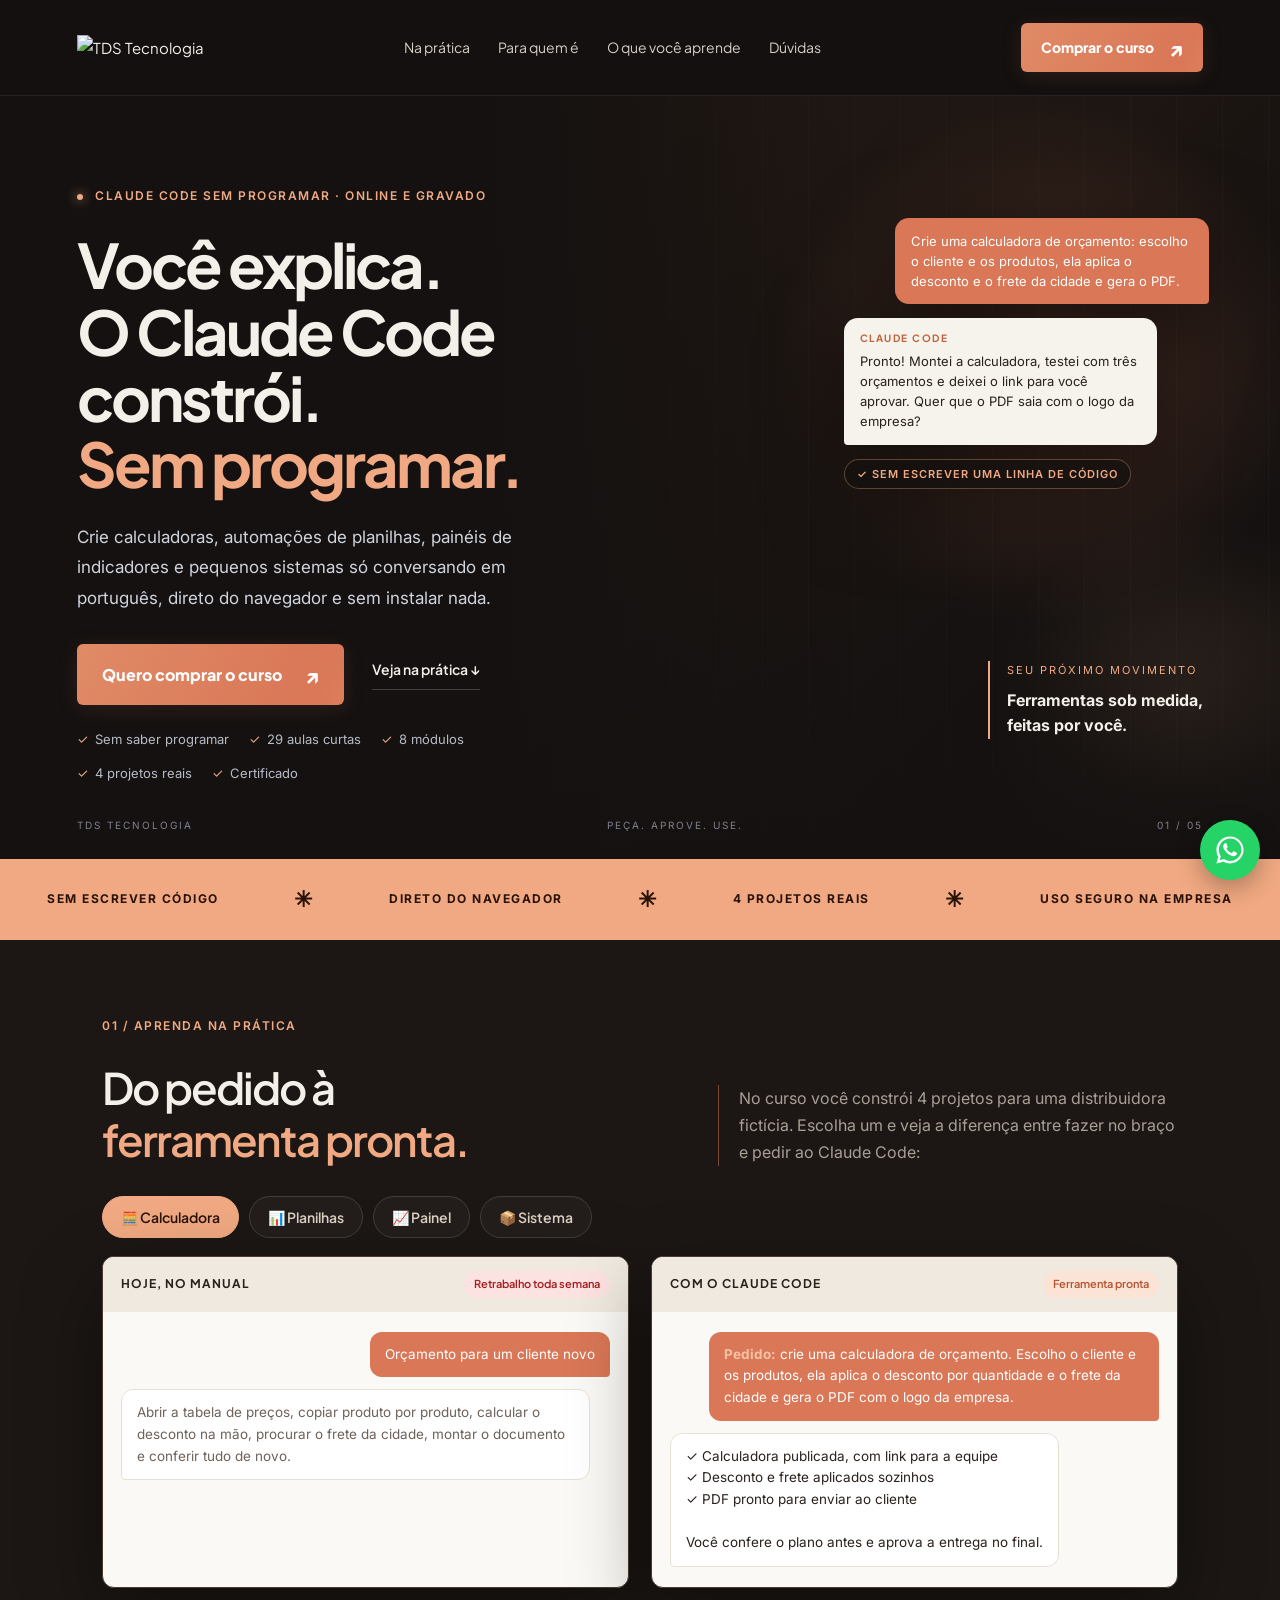
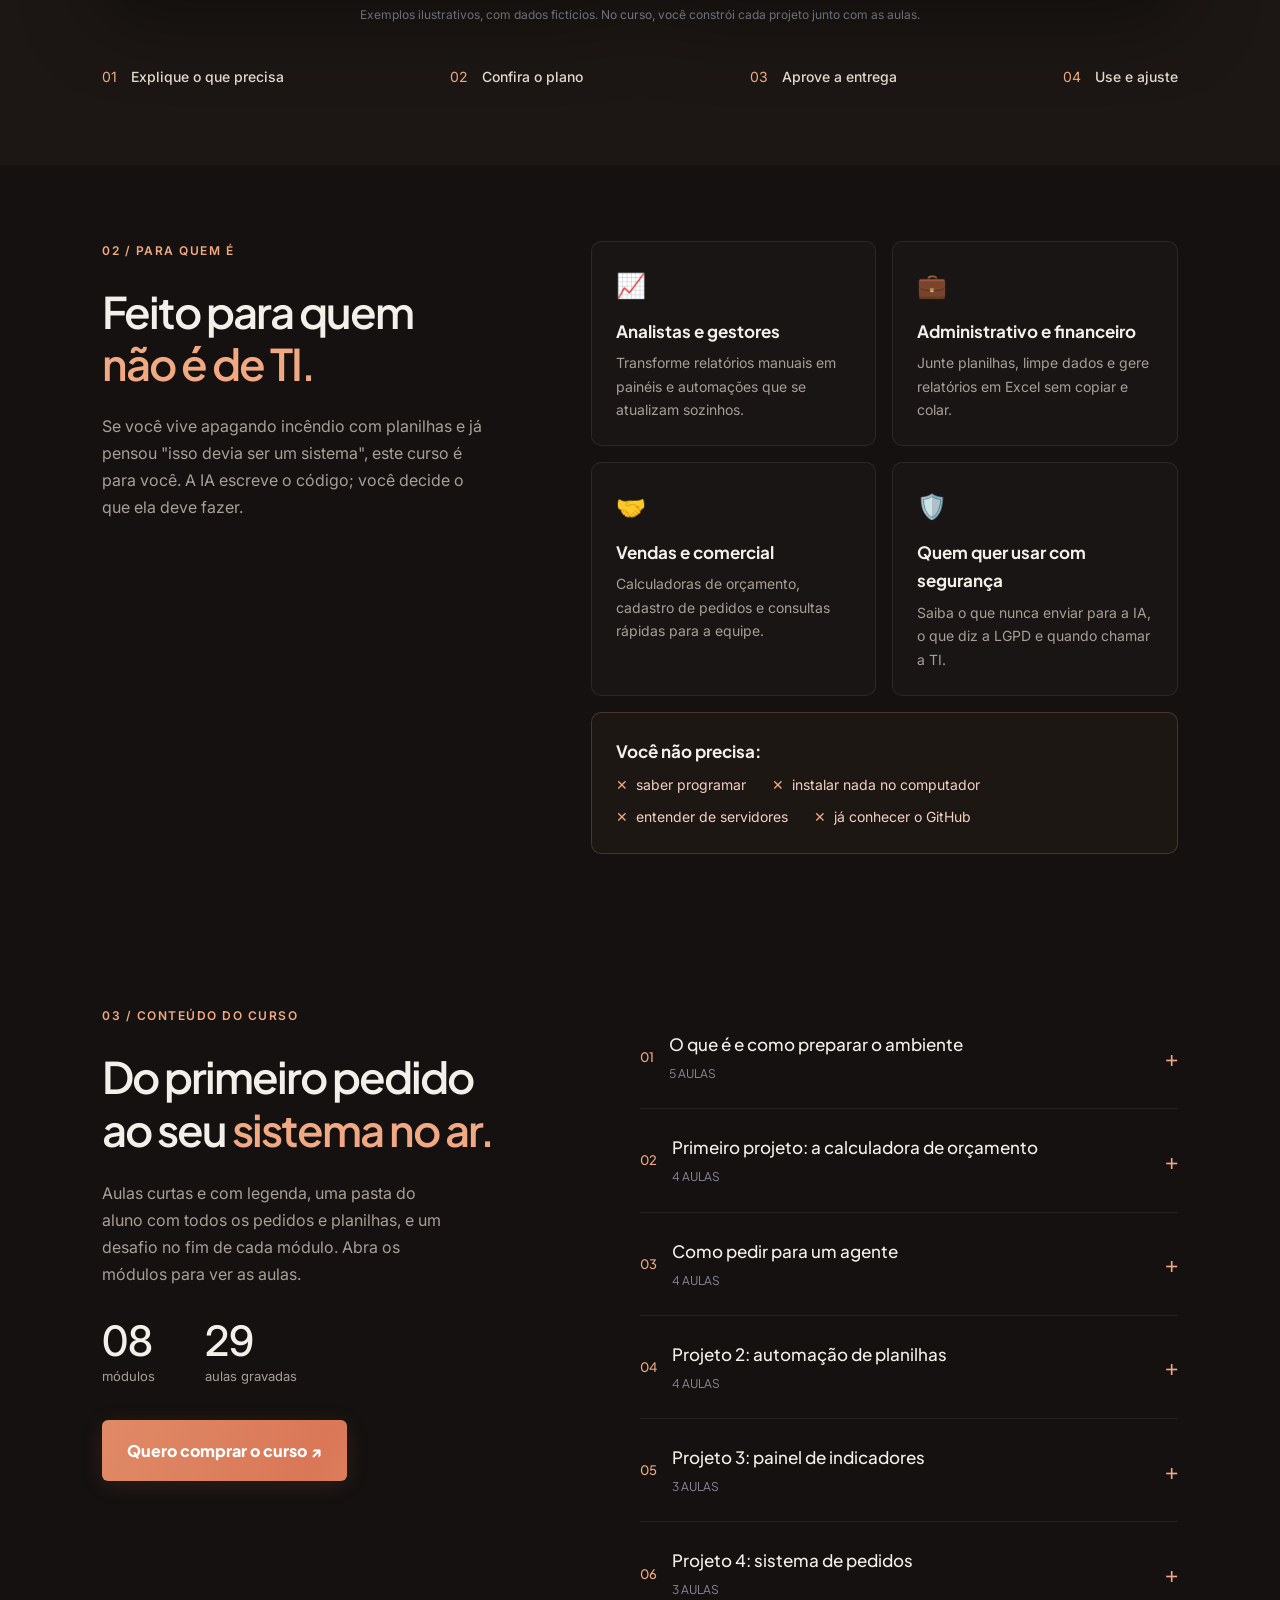
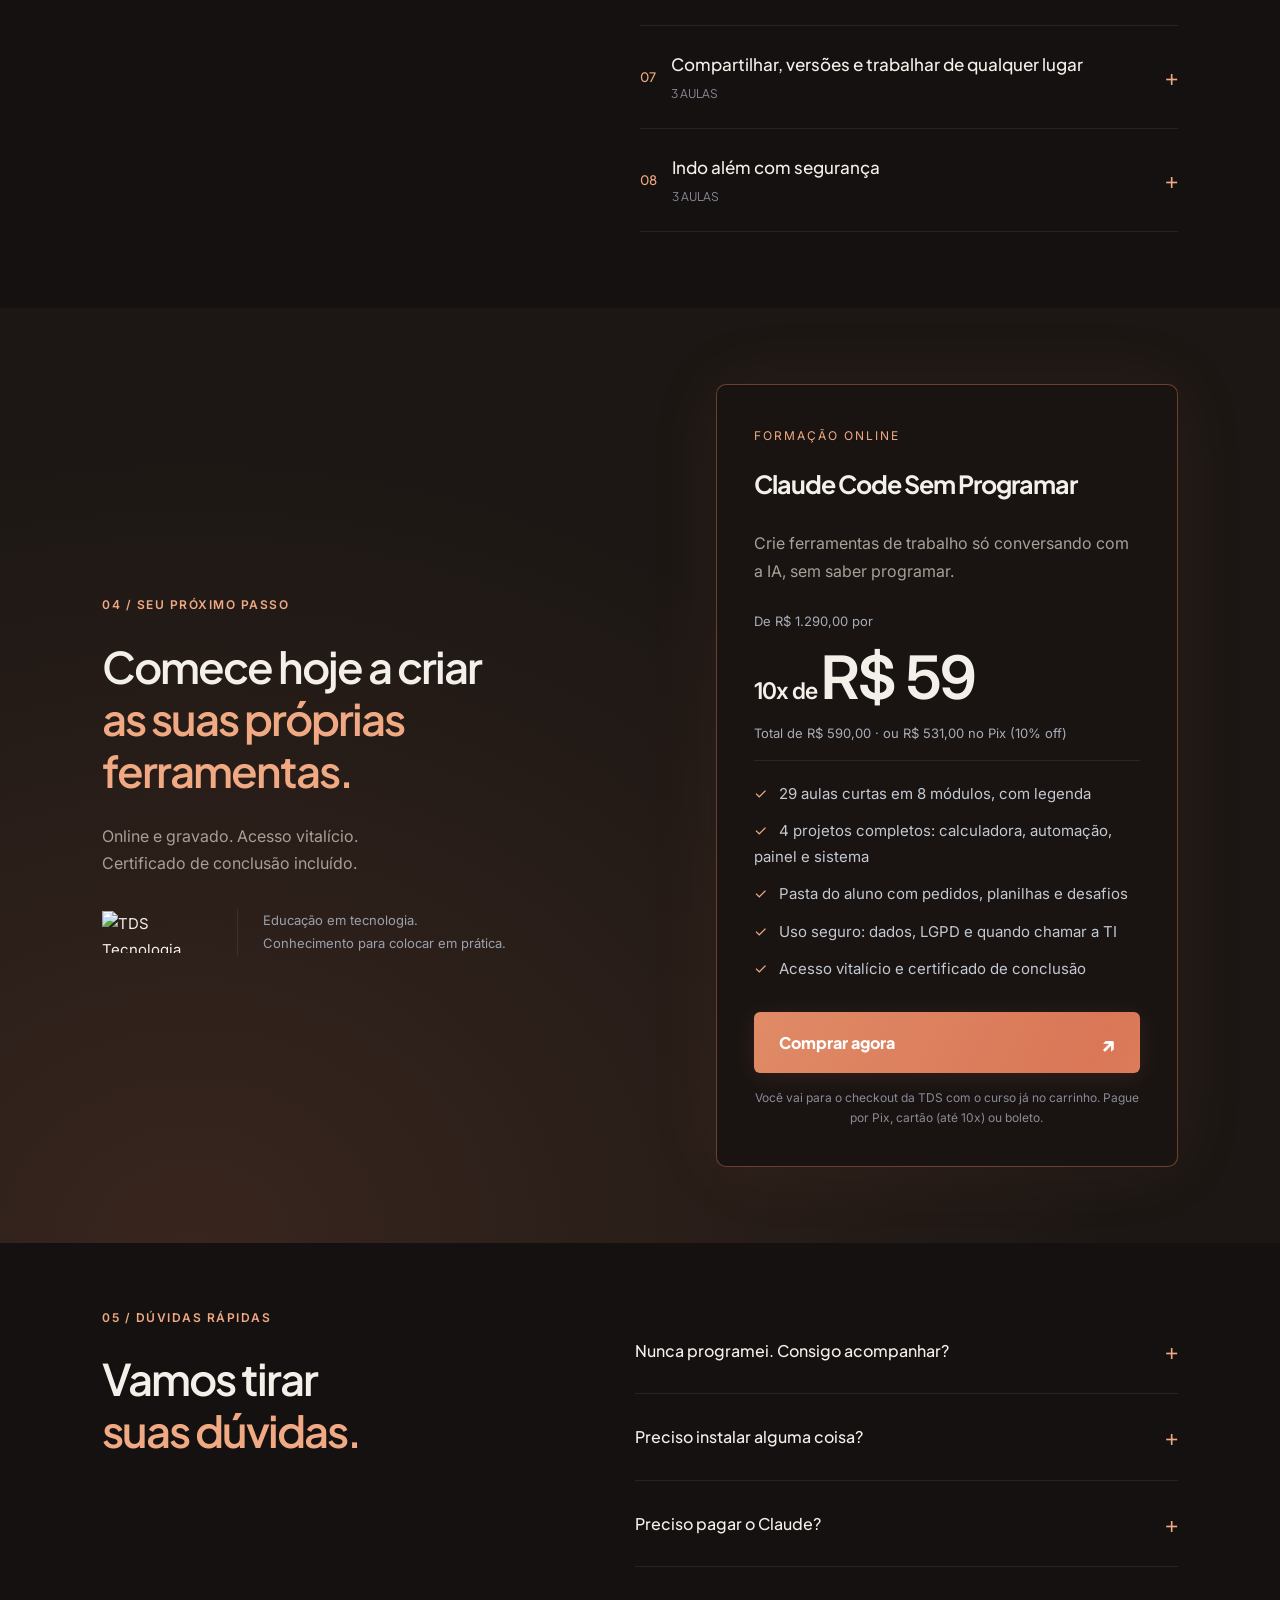
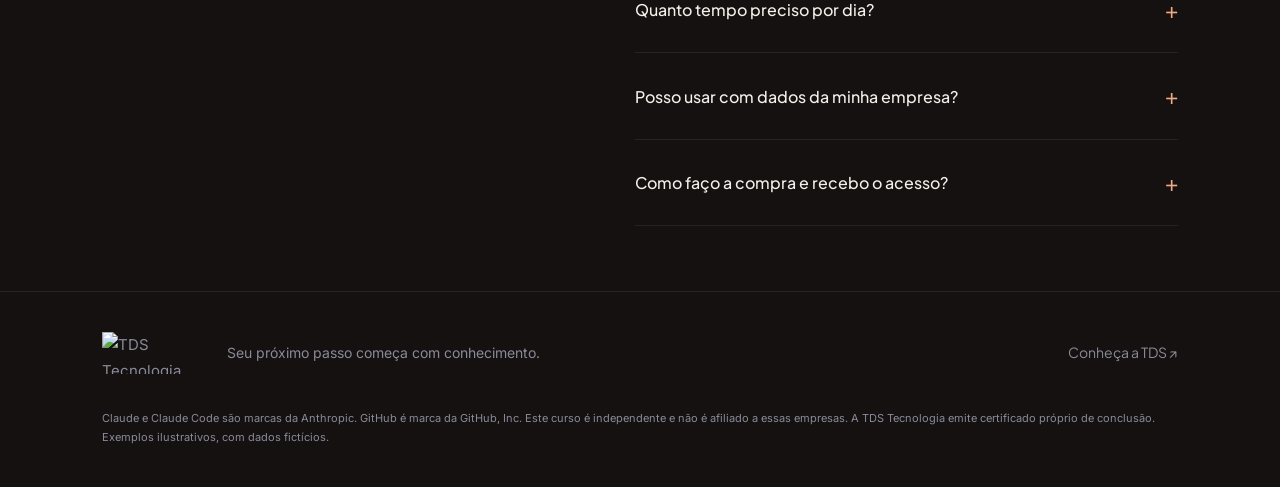
==== src/TdsTecnologia2027.Web/wwwroot/curso/claude-code-sem-programar/index.html @ 52c745b2 "feat(hotsite): hotsite do curso Claude Code Sem Programar Nova página em /curso/claude-code-sem-prog" ====
<!doctype html>
<html lang="pt-BR">
<head>
<!-- Google Tag Manager -->
<script>(function(w,d,s,l,i){w[l]=w[l]||[];w[l].push({'gtm.start':
new Date().getTime(),event:'gtm.js'});var f=d.getElementsByTagName(s)[0],
j=d.createElement(s),dl=l!='dataLayer'?'&l='+l:'';j.async=true;j.src=
'https://www.googletagmanager.com/gtm.js?id='+i+dl;f.parentNode.insertBefore(j,f);
})(window,document,'script','dataLayer','GTM-55XMGSDF');</script>
<!-- End Google Tag Manager -->
<meta charset="utf-8">
<meta name="viewport" content="width=device-width,initial-scale=1">
<title>Claude Code Sem Programar | TDS Tecnologia</title>
<meta name="description" content="Curso online: crie calculadoras, automações de planilhas, painéis e pequenos sistemas só conversando com o Claude Code, direto do navegador e sem saber programar. 29 aulas curtas, 4 projetos reais e certificado.">
<meta property="og:title" content="Claude Code Sem Programar — TDS Tecnologia">
<meta property="og:description" content="Você explica, o Claude Code constrói. 29 aulas curtas, 8 módulos, 4 projetos reais, certificado e acesso vitalício.">
<meta property="og:type" content="website">
<link rel="icon" type="image/png" href="/favicon-32.png?v=2">
<link rel="preconnect" href="https://fonts.googleapis.com">
<link href="https://fonts.googleapis.com/css2?family=Inter:wght@400;500;600&family=Plus+Jakarta+Sans:wght@400;500;600;700;800&display=swap" rel="stylesheet">
<link rel="stylesheet" href="style.css">
</head>
<body>
<!-- Google Tag Manager (noscript) -->
<noscript><iframe src="https://www.googletagmanager.com/ns.html?id=GTM-55XMGSDF"
height="0" width="0" style="display:none;visibility:hidden"></iframe></noscript>
<!-- End Google Tag Manager (noscript) -->
<header>
  <a href="/" aria-label="TDS início"><img src="/images/logo-dark.png" alt="TDS Tecnologia" width="100"></a>
  <nav><a href="#projeto">Na prática</a><a href="#para-quem">Para quem é</a><a href="#trilha">O que você aprende</a><a href="#duvidas">Dúvidas</a></nav>
  <a class="tds-btn small tds-purchase" href="/comprar/claude-code-sem-programar">Comprar o curso <span>↗</span></a>
</header>

<main>
<section class="tds-hero">
  <div class="hero-photo" role="img" aria-label="Ilustração de um pedido ao Claude Code e da ferramenta entregue">
    <div class="hero-chat" aria-hidden="true">
      <div class="b me">Crie uma calculadora de orçamento: escolho o cliente e os produtos, ela aplica o desconto e o frete da cidade e gera o PDF.</div>
      <div class="b ai"><b>CLAUDE CODE</b>Pronto! Montei a calculadora, testei com três orçamentos e deixei o link para você aprovar. Quer que o PDF saia com o logo da empresa?</div>
      <div class="tag">✓ SEM ESCREVER UMA LINHA DE CÓDIGO</div>
    </div>
  </div>
  <div class="hero-content">
    <div class="eyebrow"><i></i> CLAUDE CODE SEM PROGRAMAR · ONLINE E GRAVADO</div>
    <h1>Você explica.<br>O Claude Code constrói.<br><em>Sem programar.</em></h1>
    <p>Crie calculadoras, automações de planilhas, painéis de indicadores e pequenos sistemas só conversando em português, direto do navegador e sem instalar nada.</p>
    <div class="hero-actions">
      <a class="tds-btn" href="#matricula">Quero comprar o curso <span>↗</span></a>
      <a class="text-link" href="#projeto">Veja na prática <span>↓</span></a>
    </div>
    <div class="hero-meta"><span>Sem saber programar</span><span>29 aulas curtas</span><span>8 módulos</span><span>4 projetos reais</span><span>Certificado</span></div>
  </div>
  <div class="photo-note"><span>SEU PRÓXIMO MOVIMENTO</span><strong>Ferramentas sob medida,<br>feitas por você.</strong></div>
  <div class="hero-bottom"><span>TDS TECNOLOGIA</span><span>PEÇA. APROVE. USE.</span><span>01 / 05</span></div>
</section>

<div class="tds-ribbon"><span>SEM ESCREVER CÓDIGO</span><b>✳</b><span>DIRETO DO NAVEGADOR</span><b>✳</b><span>4 PROJETOS REAIS</span><b>✳</b><span>USO SEGURO NA EMPRESA</span></div>

<section class="tds-section project" id="projeto">
  <div class="project-head">
    <div><div class="eyebrow">01 / APRENDA NA PRÁTICA</div><h2>Do pedido à<br><em>ferramenta pronta.</em></h2></div>
    <p>No curso você constrói 4 projetos para uma distribuidora fictícia. Escolha um e veja a diferença entre fazer no braço e pedir ao Claude Code:</p>
  </div>
  <div class="tasks" role="group" aria-label="Escolha um projeto">
    <button data-task="0" class="selected" aria-pressed="true">🧮 Calculadora</button>
    <button data-task="1" aria-pressed="false">📊 Planilhas</button>
    <button data-task="2" aria-pressed="false">📈 Painel</button>
    <button data-task="3" aria-pressed="false">📦 Sistema</button>
  </div>
  <div class="chat-demo">
    <div class="chat-card bad">
      <div class="chat-head">HOJE, NO MANUAL <span>Retrabalho toda semana</span></div>
      <div class="chat-body"><div class="me" id="bad-ask"></div><div class="ai" id="bad-answer"></div></div>
    </div>
    <div class="chat-card good">
      <div class="chat-head">COM O CLAUDE CODE <span>Ferramenta pronta</span></div>
      <div class="chat-body"><div class="me" id="good-ask"></div><div class="ai" id="good-answer"></div></div>
    </div>
  </div>
  <p class="demo-note">Exemplos ilustrativos, com dados fictícios. No curso, você constrói cada projeto junto com as aulas.</p>
  <div class="project-results"><span>01 <b>Explique o que precisa</b></span><span>02 <b>Confira o plano</b></span><span>03 <b>Aprove a entrega</b></span><span>04 <b>Use e ajuste</b></span></div>
</section>

<section class="tds-section audience" id="para-quem">
  <div class="audience-intro">
    <div class="eyebrow">02 / PARA QUEM É</div>
    <h2>Feito para quem<br><em>não é de TI.</em></h2>
    <p>Se você vive apagando incêndio com planilhas e já pensou "isso devia ser um sistema", este curso é para você. A IA escreve o código; você decide o que ela deve fazer.</p>
  </div>
  <div class="cards">
    <div><i>📈</i><h3>Analistas e gestores</h3><p>Transforme relatórios manuais em painéis e automações que se atualizam sozinhos.</p></div>
    <div><i>💼</i><h3>Administrativo e financeiro</h3><p>Junte planilhas, limpe dados e gere relatórios em Excel sem copiar e colar.</p></div>
    <div><i>🤝</i><h3>Vendas e comercial</h3><p>Calculadoras de orçamento, cadastro de pedidos e consultas rápidas para a equipe.</p></div>
    <div><i>🛡️</i><h3>Quem quer usar com segurança</h3><p>Saiba o que nunca enviar para a IA, o que diz a LGPD e quando chamar a TI.</p></div>
    <div class="no"><h3>Você não precisa:</h3><ul><li>saber programar</li><li>instalar nada no computador</li><li>entender de servidores</li><li>já conhecer o GitHub</li></ul></div>
  </div>
</section>

<section class="tds-section curriculum" id="trilha">
  <div class="curriculum-intro">
    <div class="eyebrow">03 / CONTEÚDO DO CURSO</div>
    <h2>Do primeiro pedido<br>ao seu <em>sistema no ar.</em></h2>
    <p>Aulas curtas e com legenda, uma pasta do aluno com todos os pedidos e planilhas, e um desafio no fim de cada módulo. Abra os módulos para ver as aulas.</p>
    <div class="course-count"><strong>08<small>módulos</small></strong><strong>29<small>aulas gravadas</small></strong></div>
    <a class="tds-btn" href="#matricula">Quero comprar o curso ↗</a>
  </div>
  <div class="modules" id="modules"></div>
</section>

<section class="tds-section offer" id="matricula">
  <div>
    <div class="eyebrow">04 / SEU PRÓXIMO PASSO</div>
    <h2>Comece hoje a criar<br><em>as suas próprias ferramentas.</em></h2>
    <p>Online e gravado. Acesso vitalício.<br>Certificado de conclusão incluído.</p>
    <div class="offer-brand"><img src="/images/logo-dark.png" alt="TDS Tecnologia" width="110"><span>Educação em tecnologia.<br>Conhecimento para colocar em prática.</span></div>
  </div>
  <div class="price-card">
    <span class="price-label">FORMAÇÃO ONLINE</span>
    <h3>Claude Code Sem Programar</h3>
    <p>Crie ferramentas de trabalho só conversando com a IA, sem saber programar.</p>
    <div class="price"><small>De R$ 1.290,00 por</small><strong><span>10x de </span>R$ 59</strong><small>Total de R$ 590,00 · ou R$ 531,00 no Pix (10% off)</small></div>
    <ul>
      <li>29 aulas curtas em 8 módulos, com legenda</li>
      <li>4 projetos completos: calculadora, automação, painel e sistema</li>
      <li>Pasta do aluno com pedidos, planilhas e desafios</li>
      <li>Uso seguro: dados, LGPD e quando chamar a TI</li>
      <li>Acesso vitalício e certificado de conclusão</li>
    </ul>
    <a class="tds-btn tds-purchase" href="/comprar/claude-code-sem-programar">Comprar agora <span>↗</span></a>
    <small class="price-note">Você vai para o checkout da TDS com o curso já no carrinho. Pague por Pix, cartão (até 10x) ou boleto.</small>
  </div>
</section>

<section class="tds-section faq" id="duvidas">
  <div><div class="eyebrow">05 / DÚVIDAS RÁPIDAS</div><h2>Vamos tirar<br><em>suas dúvidas.</em></h2></div>
  <div>
    <details><summary>Nunca programei. Consigo acompanhar?</summary><p>Sim. O curso é feito para quem não é de tecnologia: você explica em português o que precisa, confere o plano e aprova o resultado. Se você usa e-mail e navegador, já consegue acompanhar.</p></details>
    <details><summary>Preciso instalar alguma coisa?</summary><p>Não. Tudo é feito no navegador, com o Claude Code na web e uma conta gratuita no GitHub para guardar os seus projetos.</p></details>
    <details><summary>Preciso pagar o Claude?</summary><p>Sim. O Claude Code exige uma conta do Claude em um plano pago. Na aula "Planos e custos" você vê as opções e qual delas atende ao curso. O GitHub usado no curso é gratuito.</p></details>
    <details><summary>Quanto tempo preciso por dia?</summary><p>As aulas têm de 1 a 3 minutos. Dá para assistir uma aula, repetir o pedido com a pasta do aluno e ver o resultado no mesmo dia.</p></details>
    <details><summary>Posso usar com dados da minha empresa?</summary><p>O último módulo trata disso: o que nunca enviar para a IA, os cuidados com a LGPD e os sinais de que é hora de chamar a TI.</p></details>
    <details><summary>Como faço a compra e recebo o acesso?</summary><p>Clique em <strong>Comprar agora</strong>: o curso vai para o carrinho e você paga por Pix, cartão (até 10x sem juros) ou boleto. Use no checkout o e-mail onde deseja receber o acesso; a liberação é automática após a confirmação do pagamento.</p></details>
  </div>
</section>
</main>

<footer>
  <img src="/images/logo-dark.png" alt="TDS Tecnologia" width="90">
  <p>Seu próximo passo começa com conhecimento.</p>
  <a href="/" target="_blank" rel="noopener">Conheça a TDS ↗</a>
  <small>Claude e Claude Code são marcas da Anthropic. GitHub é marca da GitHub, Inc. Este curso é independente e não é afiliado a essas empresas. A TDS Tecnologia emite certificado próprio de conclusão.<br>Exemplos ilustrativos, com dados fictícios.</small>
</footer>

<div class="mobile-cta"><span>Claude Code Sem Programar<strong>10x de R$ 59</strong></span><a class="tds-btn small tds-purchase" href="/comprar/claude-code-sem-programar">Comprar ↗</a></div>

<script src="config.js"></script>
<script src="script.js"></script>

<!-- Botão flutuante WhatsApp (dúvidas) -->
<a class="tds-wa-fab" href="https://wa.me/5565993541604?text=Ol%C3%A1%21%20Tenho%20uma%20d%C3%BAvida%20sobre%20o%20curso%20Claude%20Code%20Sem%20Programar." target="_blank" rel="noopener" aria-label="Fale conosco no WhatsApp" title="Fale conosco no WhatsApp">
  <span class="tds-wa-fab__ico" aria-hidden="true"><svg viewBox="0 0 32 32" role="img"><path d="M16.003 3.2c-7.06 0-12.8 5.74-12.8 12.8 0 2.26.59 4.47 1.71 6.42L3.2 28.8l6.57-1.72a12.74 12.74 0 0 0 6.23 1.6h.01c7.06 0 12.8-5.74 12.8-12.8S23.06 3.2 16 3.2zm0 23.07h-.01a10.6 10.6 0 0 1-5.4-1.48l-.39-.23-3.9 1.02 1.04-3.8-.25-.39a10.6 10.6 0 0 1-1.62-5.65c0-5.86 4.77-10.63 10.64-10.63 2.84 0 5.51 1.11 7.52 3.12a10.56 10.56 0 0 1 3.11 7.52c0 5.86-4.77 10.63-10.63 10.63zm5.83-7.96c-.32-.16-1.89-.93-2.18-1.04-.29-.11-.5-.16-.71.16-.21.32-.82 1.04-1 1.25-.18.21-.37.24-.69.08-.32-.16-1.35-.5-2.57-1.59-.95-.85-1.59-1.9-1.78-2.22-.18-.32-.02-.49.14-.65.14-.14.32-.37.48-.56.16-.18.21-.32.32-.53.11-.21.05-.4-.03-.56-.08-.16-.71-1.71-.97-2.34-.26-.62-.52-.54-.71-.55l-.61-.01c-.21 0-.56.08-.85.4-.29.32-1.11 1.09-1.11 2.66 0 1.57 1.14 3.08 1.3 3.29.16.21 2.25 3.43 5.45 4.81.76.33 1.35.52 1.81.67.76.24 1.46.21 2.01.13.61-.09 1.89-.77 2.16-1.52.27-.74.27-1.38.19-1.52-.08-.14-.29-.21-.61-.37z"/></svg></span>
  <span class="tds-wa-fab__label">Dúvidas? Fale conosco</span>
</a>
<style>
.tds-wa-fab{position:fixed;right:20px;bottom:20px;z-index:2147483000;display:flex;align-items:center;height:60px;max-width:60px;border-radius:30px;background:#25d366;color:#fff;text-decoration:none;box-shadow:0 8px 24px rgba(0,0,0,.28);overflow:hidden;font-family:Inter,-apple-system,"Segoe UI",Arial,sans-serif;transition:max-width .35s cubic-bezier(.2,.7,.3,1),transform .25s;animation:tds-wa-pulse 2.6s ease-out infinite}
.tds-wa-fab__ico{flex:0 0 60px;display:flex;align-items:center;justify-content:center}
.tds-wa-fab__ico svg{width:34px;height:34px;fill:#fff}
.tds-wa-fab__label{white-space:nowrap;font-weight:600;font-size:15px;padding-right:24px;opacity:0;transition:opacity .25s .05s}
.tds-wa-fab:hover,.tds-wa-fab:focus-visible{max-width:320px;transform:translateY(-2px)}
.tds-wa-fab:hover .tds-wa-fab__label,.tds-wa-fab:focus-visible .tds-wa-fab__label{opacity:1}
@keyframes tds-wa-pulse{0%{box-shadow:0 8px 24px rgba(0,0,0,.28),0 0 0 0 rgba(37,211,102,.55)}70%{box-shadow:0 8px 24px rgba(0,0,0,.28),0 0 0 16px rgba(37,211,102,0)}100%{box-shadow:0 8px 24px rgba(0,0,0,.28),0 0 0 0 rgba(37,211,102,0)}}
@media (max-width:700px){.tds-wa-fab{right:16px;bottom:88px;height:56px;max-width:56px}.tds-wa-fab__ico{flex-basis:56px}.tds-wa-fab__label{display:none}}
@media (prefers-reduced-motion:reduce){.tds-wa-fab{animation:none}}
</style>
</body>
</html>
---- src/TdsTecnologia2027.Web/wwwroot/curso/claude-code-sem-programar/style.css ----
/* ===== Hotsite Claude Code Sem Programar — identidade laranja Claude =====
   Baseado no layout do modelo TDS, re-tematizado com variáveis de cor. */
:root{
  --bg:#141110; --bg-2:#1c1714; --panel:#0f0c0b;
  --accent:#f0a982;        /* laranja claro (destaques) */
  --accent-2:#e8956f;      /* laranja médio */
  --blue:#d97757;          /* laranja Claude (CTA/estrutura) */
  --blue-2:#e08a66;        /* laranja suave */
  --ink:#2a1208;           /* texto sobre o amarelo (ribbon) */
  --accent-dark:#b5532f;   /* âmbar escuro p/ texto em fundo claro (painel) */
  --blue-dark:#a84b2c;     /* azul escuro p/ texto em fundo claro (painel) */
  --muted:#a89f96; --line:#ffffff14; --text:#f3efe9;
}
*{box-sizing:border-box}
html{scroll-behavior:smooth;scroll-padding-top:90px}
body{margin:0;background:var(--bg);color:var(--text);font-family:Inter,sans-serif;font-size:15px;line-height:1.7}
h1,h2,h3,h4,a,button,summary{font-family:'Plus Jakarta Sans',sans-serif}
h1,h2,h3,h4,p{margin:0}
a{color:inherit;text-decoration:none}
button,a,summary{-webkit-tap-highlight-color:transparent}
a:focus-visible,button:focus-visible,summary:focus-visible{outline:2px solid var(--accent);outline-offset:6px}

header{height:96px;padding:0 6%;display:flex;align-items:center;justify-content:space-between;border-bottom:1px solid var(--line);background:#141110ed;position:sticky;top:0;z-index:20;backdrop-filter:blur(20px)}
header img,footer img,.offer-brand img{object-fit:contain;max-height:42px}
nav{display:flex;gap:28px;font-size:14px;color:#d6cec6}
nav a:hover{color:var(--accent)}

.tds-btn{color:#fff;padding:17px 25px;display:inline-flex;align-items:center;justify-content:space-between;gap:22px;font-weight:800;font-size:16px;border-radius:6px;min-height:56px;
  position:relative;isolation:isolate;overflow:hidden;
  background:linear-gradient(115deg,#e08a66 0%,#d97757 38%,#e8956f 68%,#c15f3c 100%);background-size:240% 100%;
  box-shadow:0 4px 22px #d9775722;transition:background-position .9s ease,transform .3s ease,box-shadow .4s ease;animation:tds-cta 9s ease-in-out infinite}
.tds-btn:before{content:'';position:absolute;inset:0;z-index:-1;background:linear-gradient(110deg,transparent 25%,#ffffff55 48%,transparent 70%);transform:translateX(-150%);transition:transform .85s ease;pointer-events:none}
.tds-btn:hover,.tds-btn:focus-visible{background-position:100% 50%;transform:translateY(-3px);box-shadow:0 10px 34px #d9775755}
.tds-btn:hover:before,.tds-btn:focus-visible:before{transform:translateX(150%)}
.tds-btn:active{transform:translateY(-1px)}
.tds-btn span{font-size:21px;line-height:1}
.tds-btn.small{padding:13px 20px;font-size:14px;min-height:48px;gap:14px}
@keyframes tds-cta{0%,100%{background-position:0% 50%}50%{background-position:100% 50%}}

/* ===== HERO (arte em CSS, sem foto) ===== */
.tds-hero{position:relative;min-height:720px;overflow:hidden;padding:90px 6% 75px}
.hero-photo{position:absolute;inset:0 0 0 38%;
  background:
    radial-gradient(55% 55% at 70% 35%, #d9775745, transparent 62%),
    radial-gradient(35% 35% at 88% 80%, #f0a9821f, transparent 70%),
    repeating-linear-gradient(90deg,#ffffff06 0 1px,transparent 1px 46px),
    linear-gradient(135deg,#2b1d16 0%,#141110 70%)}
.hero-chat{position:absolute;right:9%;top:16%;width:min(430px,46%);display:flex;flex-direction:column;gap:14px;z-index:1;filter:drop-shadow(0 18px 40px #0008)}
.hero-chat .b{font-size:13px;line-height:1.55;padding:13px 16px;border-radius:14px;max-width:86%;font-family:Inter,sans-serif}
.hero-chat .me{align-self:flex-end;background:#d97757;color:#fff;border-bottom-right-radius:4px}
.hero-chat .ai{align-self:flex-start;background:#f5f3ec;color:#2a211c;border-bottom-left-radius:4px}
.hero-chat .ai b{display:block;font-size:10px;letter-spacing:1.5px;color:#c15f3c;margin-bottom:4px;font-family:'Plus Jakarta Sans',sans-serif}
.hero-chat .tag{align-self:flex-start;font-size:11px;color:#f0a982;letter-spacing:1px;font-weight:600;border:1px solid #f0a98255;border-radius:20px;padding:5px 12px;background:#141110aa}
.hero-chat .b:nth-child(1){animation:bubble .6s .4s both}.hero-chat .b:nth-child(2){animation:bubble .6s 1.1s both}.hero-chat .tag{animation:bubble .6s 1.8s both}
@keyframes bubble{from{opacity:0;transform:translateY(12px) scale(.97)}to{opacity:1;transform:none}}
.hero-photo:after{z-index:0}
.hero-photo:after{content:'';position:absolute;inset:0;background:linear-gradient(90deg,var(--bg) 0%,#141110e6 10%,#1411104d 45%,#14111000 80%),linear-gradient(0deg,var(--bg) 0%,transparent 30%)}
.hero-content{position:relative;max-width:650px;animation:hero-enter .95s cubic-bezier(.2,.65,.25,1) both}
@keyframes hero-enter{from{opacity:0;transform:translateY(16px)}to{opacity:1;transform:none}}
.eyebrow{font-size:12px;letter-spacing:1.5px;font-weight:600;color:var(--accent);margin-bottom:25px}
.eyebrow i{display:inline-block;width:6px;height:6px;background:var(--accent);border-radius:100%;margin-right:8px;box-shadow:0 0 12px var(--accent)}
h1{font-size:clamp(43px,4.8vw,70px);line-height:1.08;letter-spacing:-3px;font-weight:700}
em{font-style:normal;color:var(--accent)}
.hero-content>p{max-width:440px;color:#cfd4dd;font-size:17px;line-height:1.8;margin-top:25px}
.hero-actions{display:flex;align-items:center;gap:28px;margin-top:30px}
.text-link{font-size:14px;font-weight:600;border-bottom:1px solid #8a8a9a60;padding-bottom:7px}
.text-link:hover{color:var(--accent)}
.hero-meta{display:flex;gap:12px 20px;margin-top:23px;font-size:13px;color:#b6bcc6;max-width:500px;flex-wrap:wrap}
.hero-meta span:before{content:'✓';color:var(--accent);margin-right:6px}
.photo-note{position:absolute;right:6%;bottom:120px;border-left:2px solid var(--accent);padding-left:17px}
.photo-note span{font-size:11px;letter-spacing:2px;color:var(--accent);display:block;margin-bottom:8px}
.photo-note strong{font-size:16px;line-height:1.6}
.hero-bottom{position:absolute;bottom:25px;left:6%;right:6%;display:flex;justify-content:space-between;font-size:10px;color:#80808f;letter-spacing:2px}

.tds-ribbon{display:flex;align-items:center;justify-content:space-around;gap:25px;padding:22px;background:var(--accent);color:var(--ink);font-size:12px;letter-spacing:1.5px;font-weight:700}
.tds-ribbon b{font-size:22px}

.tds-section{padding:76px 8%;max-width:1600px;margin:auto}
h2{font-size:clamp(32px,3.4vw,49px);line-height:1.2;letter-spacing:-2px;font-weight:600}

/* ===== DEMO: PEDIDO VAGO x PEDIDO BEM FEITO ===== */
.project{background:var(--bg-2);max-width:none}
.project-head{display:flex;justify-content:space-between;align-items:end;gap:40px;margin-bottom:30px}
.project-head>p{font-size:16px;color:var(--muted);border-left:1px solid #d9775780;padding-left:20px;max-width:460px}
.tasks{display:flex;gap:10px;flex-wrap:wrap;margin-bottom:18px}
.tasks button{border:1px solid #ffffff22;background:#ffffff08;color:#ddd3c4;padding:11px 18px;border-radius:30px;font-size:14px;font-weight:600;cursor:pointer;font-family:'Plus Jakarta Sans',sans-serif;transition:.25s}
.tasks button:hover{border-color:#f0a98280}
.tasks button.selected{background:#f0a982;color:#2a1208;border-color:#f0a982}
.chat-demo{display:grid;grid-template-columns:1fr 1fr;gap:22px}
.chat-card{background:#faf9f5;color:#2a211c;border-radius:12px;overflow:hidden;box-shadow:0 30px 80px #0006;border:1px solid #4a3a30;display:flex;flex-direction:column}
.chat-head{display:flex;align-items:center;justify-content:space-between;padding:14px 18px;background:#efe9df;font-size:12px;font-weight:700;letter-spacing:1px;font-family:'Plus Jakarta Sans',sans-serif}
.chat-head span{font-size:11px;font-weight:600;letter-spacing:0;padding:4px 10px;border-radius:20px}
.chat-card.bad .chat-head span{background:#fde2e2;color:#a61b1b}
.chat-card.good .chat-head span{background:#fbe3d6;color:#b5532f}
.chat-body{padding:20px 18px;display:flex;flex-direction:column;gap:12px;flex:1}
.chat-body .me{align-self:flex-end;background:#d97757;color:#fff;padding:12px 15px;border-radius:12px 12px 4px 12px;font-size:13.5px;line-height:1.6;max-width:92%}
.chat-body .ai{align-self:flex-start;background:#fff;border:1px solid #e8e0d3;padding:12px 15px;border-radius:12px 12px 12px 4px;font-size:13.5px;line-height:1.6;max-width:96%;white-space:pre-line}
.chat-body .me b{color:#f5c2a8;font-weight:700}
.chat-card.bad .ai{color:#6e6259}
.demo-note{text-align:center;color:#8a8a97;font-size:12px;margin-top:17px}
.project-results{display:flex;justify-content:space-between;gap:20px;margin-top:40px;font-size:14px;color:var(--accent)}
.project-results b{font-weight:500;color:#e2d9cc;margin-left:10px}

/* ===== PARA QUEM É ===== */
.audience{display:grid;grid-template-columns:1fr 1.4fr;gap:70px;align-items:start}
.audience-intro>p{color:var(--muted);font-size:16px;margin-top:22px;max-width:380px}
.cards{display:grid;grid-template-columns:1fr 1fr;gap:16px}
.cards>div{border:1px solid var(--line);border-radius:10px;padding:24px;background:#ffffff05}
.cards i{font-style:normal;font-size:24px;display:block;margin-bottom:10px}
.cards h3{font-size:17px;margin-bottom:6px}
.cards p{color:var(--muted);font-size:14px;line-height:1.65}
.cards .no{grid-column:1/-1;border-color:#f0a98233;background:#f0a9820a}
.cards .no ul{margin:8px 0 0;padding:0;list-style:none;display:flex;flex-wrap:wrap;gap:8px 26px}
.cards .no li{font-size:14px;color:#f3d2c1}
.cards .no li:before{content:'✕';color:var(--accent);margin-right:8px}

/* ===== TRILHA / MÓDULOS ===== */
.curriculum{display:grid;grid-template-columns:1fr 1.15fr;gap:70px}
.curriculum-intro{position:sticky;top:135px;align-self:start}
.curriculum-intro>p{max-width:350px;color:var(--muted);font-size:16px;margin:24px 0}
.course-count{display:flex;gap:50px;margin:25px 0 35px}
.course-count strong{font-size:42px;line-height:1.3;font-weight:500}
.course-count small{display:block;font-size:13px;color:var(--muted);font-weight:400}
.modules details,.faq details{border-bottom:1px solid var(--line)}
summary{list-style:none;cursor:pointer;padding:24px 0;font-weight:500;font-size:17px;display:flex;align-items:center;gap:15px}
summary::-webkit-details-marker{display:none}
summary:after{content:'+';margin-left:auto;color:var(--accent);font-size:22px;font-weight:400}
details[open] summary:after{content:'−'}
summary .num{font-size:13px;color:var(--accent)}
summary small{display:block;font-size:12px;color:#8a8a9b;margin-top:5px;font-weight:400}
.modules ul{list-style:none;padding:0 0 20px 35px;margin:0}
.modules li{font-size:15px;color:var(--muted);padding:7px 0}
.modules li:before{content:'▷';color:var(--accent);margin-right:9px}

/* ===== OFERTA / PREÇO ===== */
.offer{background:radial-gradient(ellipse at 15% 100%,#d9775726,transparent 60%),var(--bg-2);max-width:none;display:grid;grid-template-columns:1.2fr 1fr;gap:60px;align-items:center}
.offer>div>p{color:var(--muted);margin-top:25px;font-size:16px}
.offer-brand{display:flex;gap:25px;align-items:center;margin-top:32px}
.offer-brand span{font-size:13px;line-height:1.8;color:#9aa1ad;border-left:1px solid var(--line);padding-left:25px}
.price-card{border:1px solid #d9775770;border-radius:10px;padding:37px;background:#191412;box-shadow:0 0 80px #d9775712}
.price-label{font-size:12px;color:var(--accent);letter-spacing:2px}
.price-card h3{font-size:25px;margin-top:15px;letter-spacing:-1px}
.price-card>p{font-size:15px;margin-top:6px}
.price{margin-top:25px}
.price small{display:block;color:#a7adb8;font-size:13px}
.price strong{font-size:60px;letter-spacing:-2px;font-weight:600;line-height:1.5;white-space:nowrap}
.price strong>span{font-size:23px;letter-spacing:-1px}
.price>small:last-child{margin:0 0 16px}
.price-card ul{padding:14px 0;list-style:none;border-top:1px solid var(--line);margin:10px 0}
.price-card li{font-size:15px;color:#c3c8d1;padding:6px 0}
.price-card li:before{content:'✓';color:var(--accent);margin-right:12px}
.price-card .tds-btn{width:100%}
.price-note{font-size:12px;color:#8a8a97;line-height:1.7;display:block;text-align:center;margin-top:15px}

/* ===== FAQ ===== */
.faq{display:grid;grid-template-columns:1fr 1.2fr;gap:80px;padding-top:65px;padding-bottom:65px}
.faq details p{padding:0 28px 25px 0;font-size:16px;color:var(--muted)}
.faq summary{font-size:16px}

footer{border-top:1px solid var(--line);display:flex;align-items:center;flex-wrap:wrap;gap:35px;padding:40px 8%;color:#8a8a99}
footer p{font-size:14px}
footer>a{margin-left:auto;font-size:14px}
footer>a:hover{color:var(--accent)}
footer small{width:100%;font-size:11px}

.mobile-cta{display:none}

/* ===== Reveal ===== */
.tds-reveal{opacity:1;transform:none}
@media(prefers-reduced-motion:no-preference){
  .tds-reveal.tds-pending{opacity:0;transform:translate3d(0,26px,0)}
  .tds-reveal{transition:opacity .8s cubic-bezier(.2,.65,.25,1),transform .8s cubic-bezier(.2,.65,.25,1);transition-delay:var(--tds-delay,0ms)}
  .tds-reveal.tds-visible{opacity:1;transform:translate3d(0,0,0)}
}
@media(prefers-reduced-motion:reduce){html{scroll-behavior:auto}*{transition:none!important;animation:none!important}.tds-btn:before{display:none}}

/* ===== Responsivo ===== */
@media(min-width:1600px){.tds-hero{padding-left:calc((100vw - 1400px)/2)}header{padding-left:8%;padding-right:8%}}
@media(max-width:1000px){
  header{padding:0 5%;height:80px}nav{gap:18px;font-size:12px}
  .tds-hero{min-height:680px;padding:70px 5%}.hero-photo{left:28%}
  h1{font-size:56px}.photo-note{display:none}.tds-section{padding:70px 6%}
  .curriculum,.offer,.faq,.audience{gap:35px}
  .hero-chat{width:52%;right:5%}.tds-ribbon span:last-child{display:none}
  .hero-content>p{max-width:360px}
}
@media(max-width:700px){
  body{font-size:14px}header{height:72px}header img{width:82px}nav{display:none}
  .tds-hero{padding:45px 6% 48px;min-height:760px}
  .hero-photo{inset:auto 0 0 0;height:300px;background:radial-gradient(60% 70% at 72% 30%,#d9775740,transparent 60%),linear-gradient(135deg,#2b1d16,#141110)}
  
  .hero-photo:after{background:linear-gradient(#141110 0%,#14111033 35%,#14111000 60%),linear-gradient(0deg,#141110,transparent 30%)}
  .eyebrow{font-size:11px;letter-spacing:1px;margin-bottom:20px}
  h1{font-size:44px;letter-spacing:-2.3px;line-height:1.1}
  .hero-content>p{font-size:16px;max-width:100%;margin-top:20px}
  .hero-actions{align-items:start;gap:16px;flex-direction:column;margin-top:22px}
  .hero-actions .text-link{display:none}
  .hero-meta{font-size:12px;gap:10px 16px;margin-top:20px}
  .hero-bottom{font-size:9px;letter-spacing:1px;bottom:18px}.hero-bottom span:nth-child(2){display:none}
  .tds-ribbon{padding:14px;gap:10px;font-size:9px;letter-spacing:.5px}.tds-ribbon span:nth-of-type(3),.tds-ribbon b:last-of-type{display:none}.tds-ribbon b{font-size:17px}
  .tds-section{padding:52px 6%}h2{font-size:34px;letter-spacing:-1.7px}
  .curriculum,.offer,.faq,.audience{grid-template-columns:1fr;gap:28px}
  .hero-chat{display:none}
  .project-head{display:block}.project-head>p{margin-top:20px;font-size:15px}
  .chat-demo{grid-template-columns:1fr;gap:14px}.chat-body .me,.chat-body .ai{font-size:13px}
  .tasks button{font-size:13px;padding:9px 14px}
  .project-results{display:grid;grid-template-columns:1fr 1fr;gap:16px;font-size:12px;margin-top:28px}.project-results b{margin-left:6px}
  .cards{grid-template-columns:1fr}
  .curriculum-intro{position:static}.course-count{margin:20px 0}.curriculum-intro>.tds-btn{display:none}
  summary{font-size:16px;padding:22px 0}
  .offer-brand{display:none}.price-card{padding:25px}.price strong{font-size:49px}.price strong>span{font-size:21px}
  footer{padding:30px 6% 110px;gap:20px}footer p{max-width:200px;font-size:13px}footer>a{margin-left:0}
  .mobile-cta{display:flex;position:fixed;bottom:0;left:0;right:0;padding:12px 6%;background:#141110f5;backdrop-filter:blur(18px);border-top:1px solid #d977574a;z-index:25;align-items:center;justify-content:space-between}
  .mobile-cta>span{font-size:11px;color:var(--muted)}.mobile-cta strong{display:block;font-size:18px;color:#fff}.mobile-cta .tds-btn{font-size:14px;padding:12px 18px;min-height:46px}
}
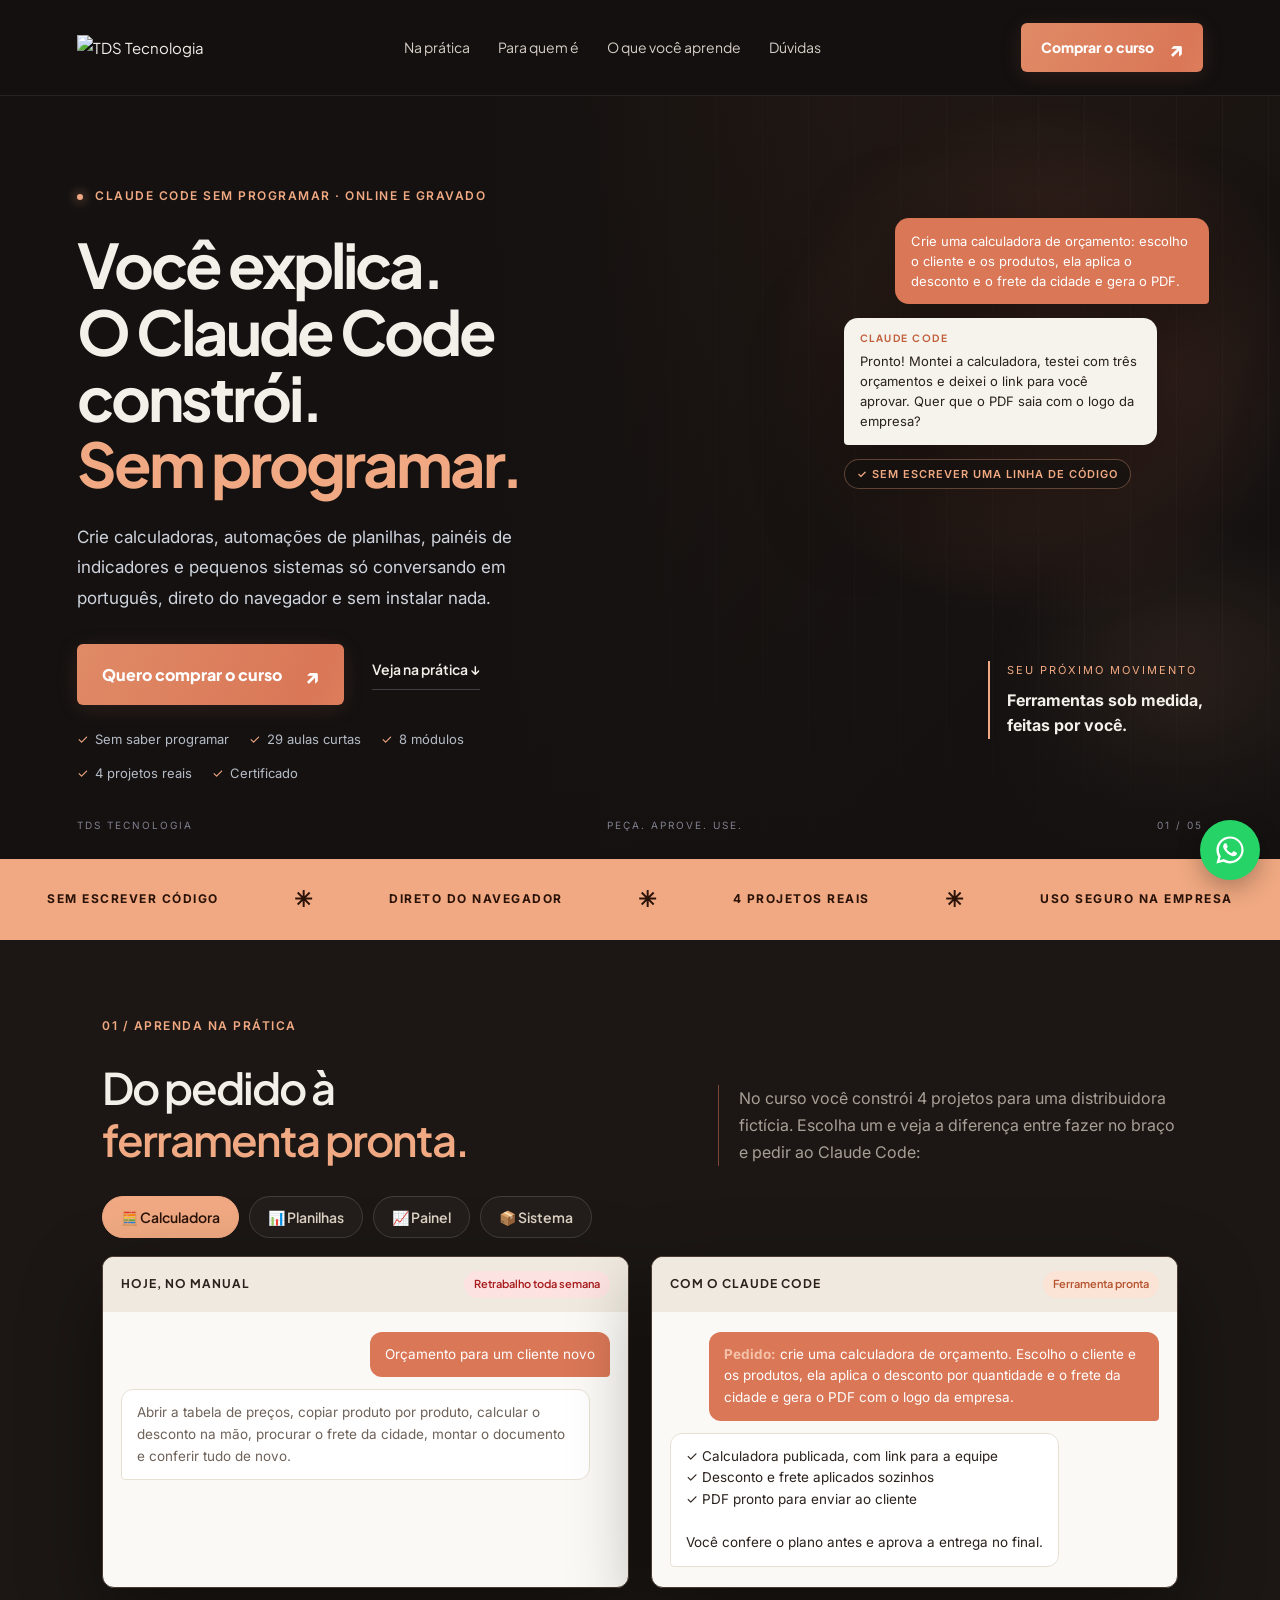
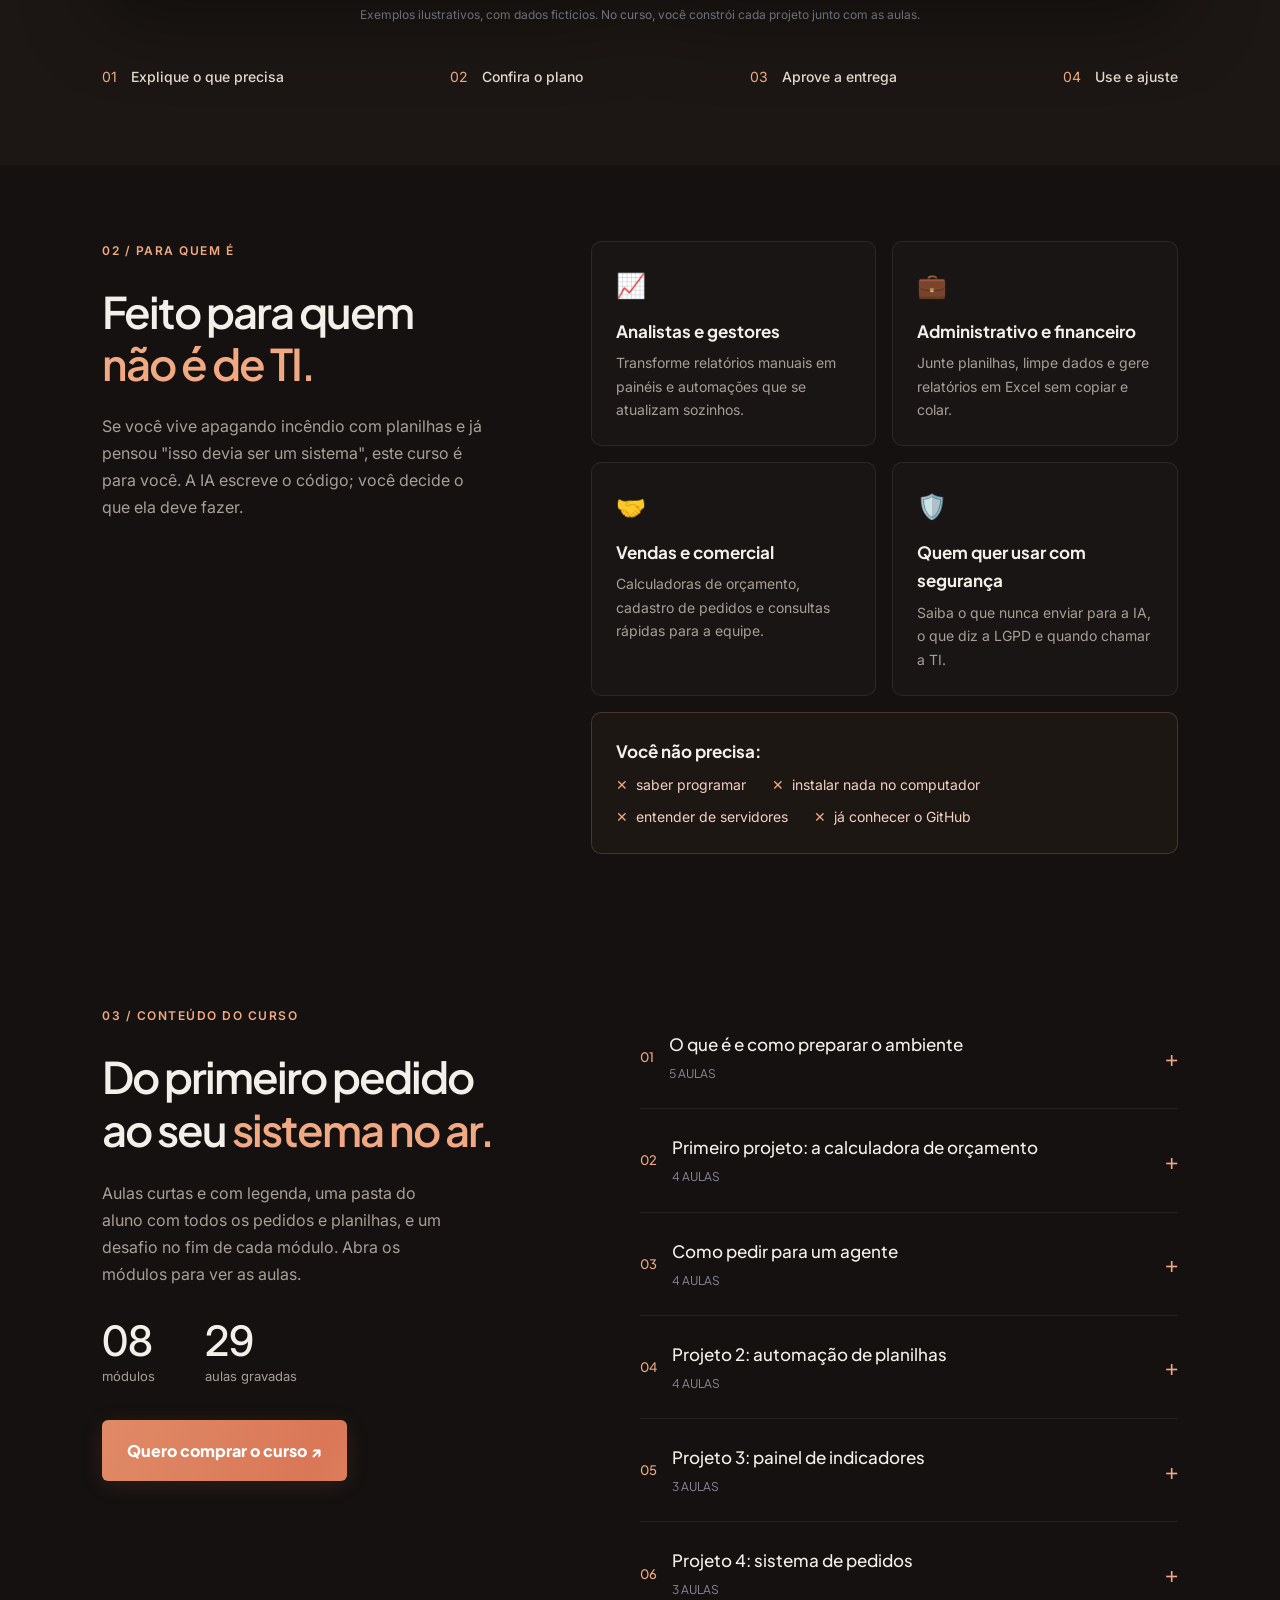
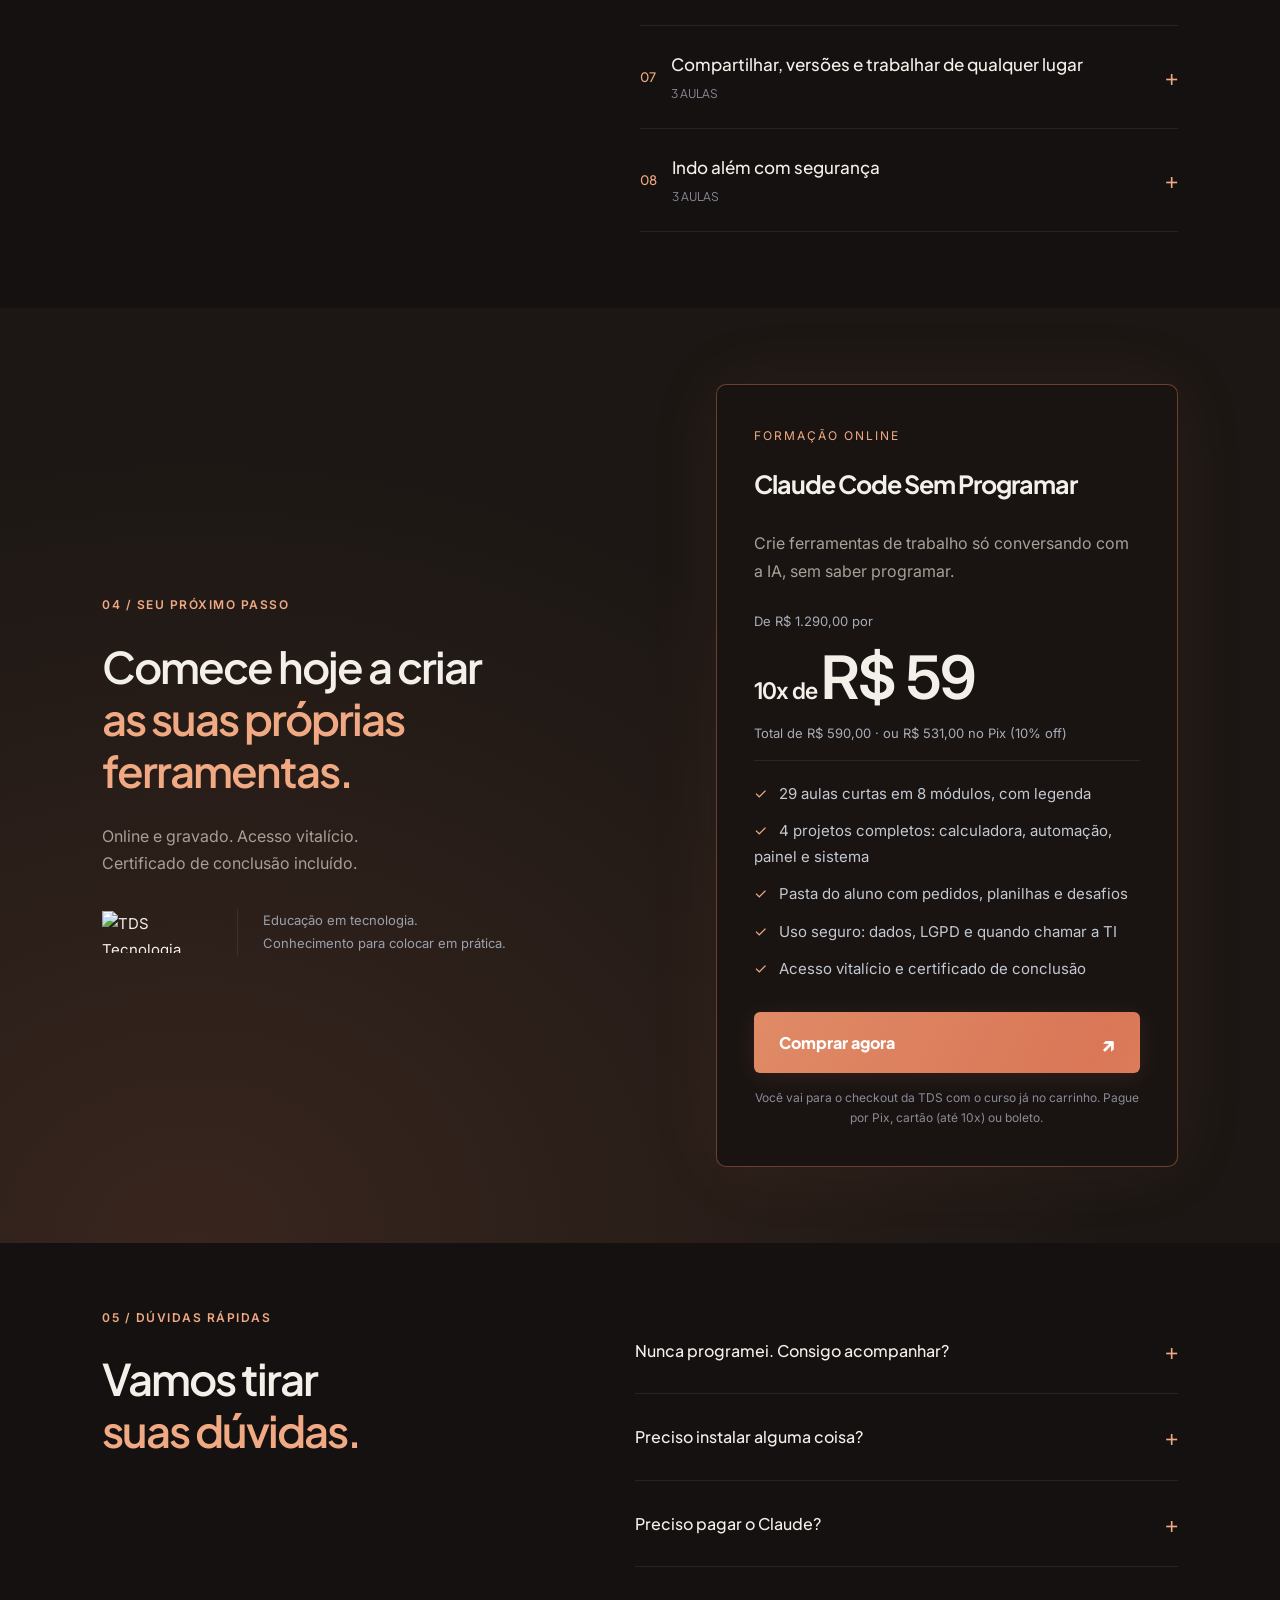
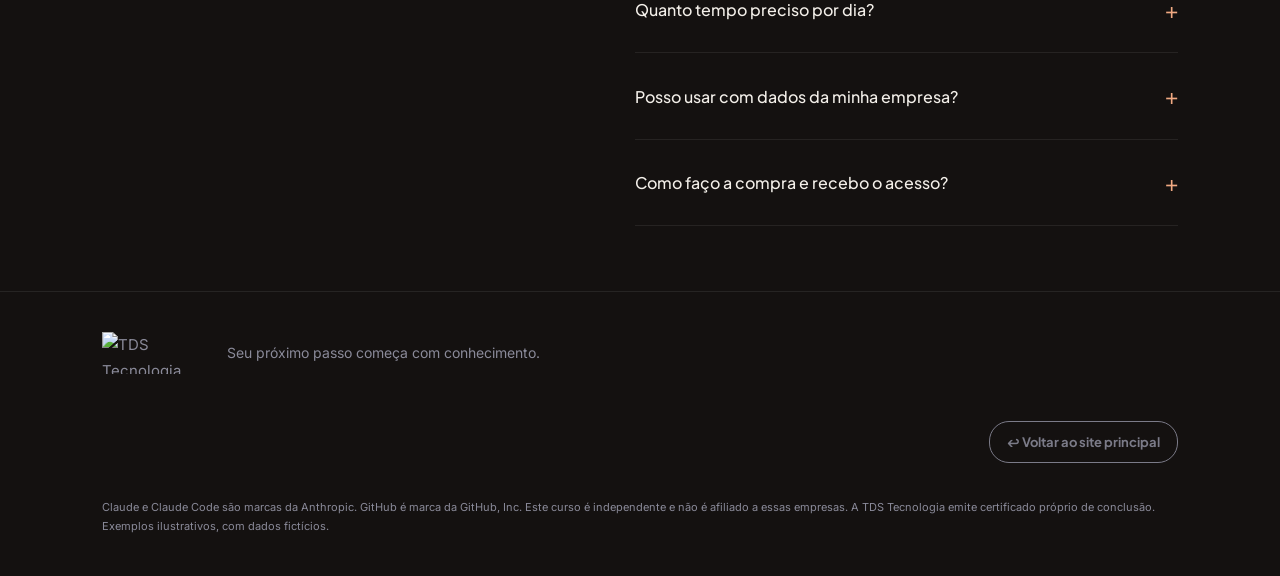
==== commit 61f8a4bf: "style(hotsites): padroniza link "Voltar ao site principal" no rodape de todos Os hot sites tinham ro" ====
--- a/src/TdsTecnologia2027.Web/wwwroot/curso/claude-code-sem-programar/index.html
+++ b/src/TdsTecnologia2027.Web/wwwroot/curso/claude-code-sem-programar/index.html
@@ -147,7 +147,7 @@
 <footer>
   <img src="/images/logo-dark.png" alt="TDS Tecnologia" width="90">
   <p>Seu próximo passo começa com conhecimento.</p>
-  <a href="/" target="_blank" rel="noopener">Conheça a TDS ↗</a>
+  <div style="width:100%;text-align:right;margin-top:12px"><a href="/#features" style="display:inline-flex;align-items:center;gap:7px;padding:9px 17px;border:1px solid currentColor;border-radius:20px;color:inherit;text-decoration:none;font-weight:700;font-size:13px;opacity:.88">↩ Voltar ao site principal</a></div>
   <small>Claude e Claude Code são marcas da Anthropic. GitHub é marca da GitHub, Inc. Este curso é independente e não é afiliado a essas empresas. A TDS Tecnologia emite certificado próprio de conclusão.<br>Exemplos ilustrativos, com dados fictícios.</small>
 </footer>
 
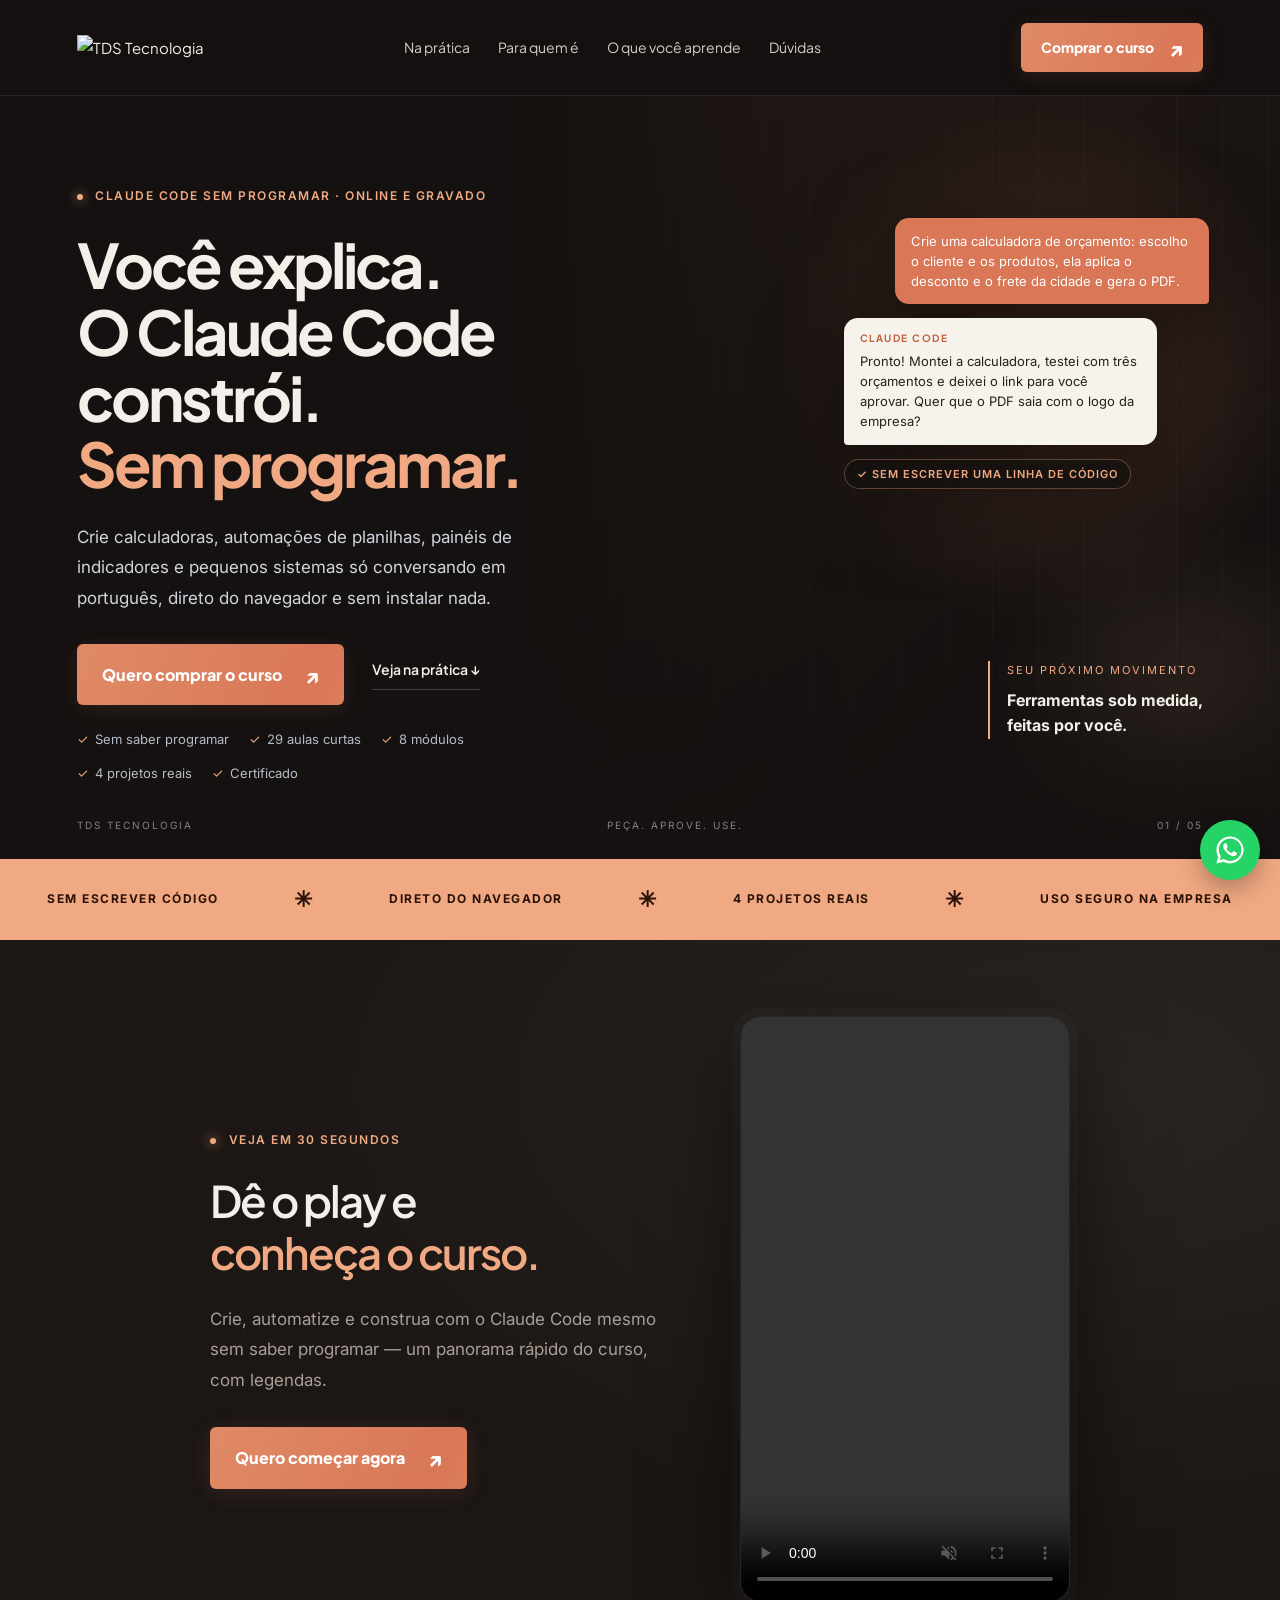
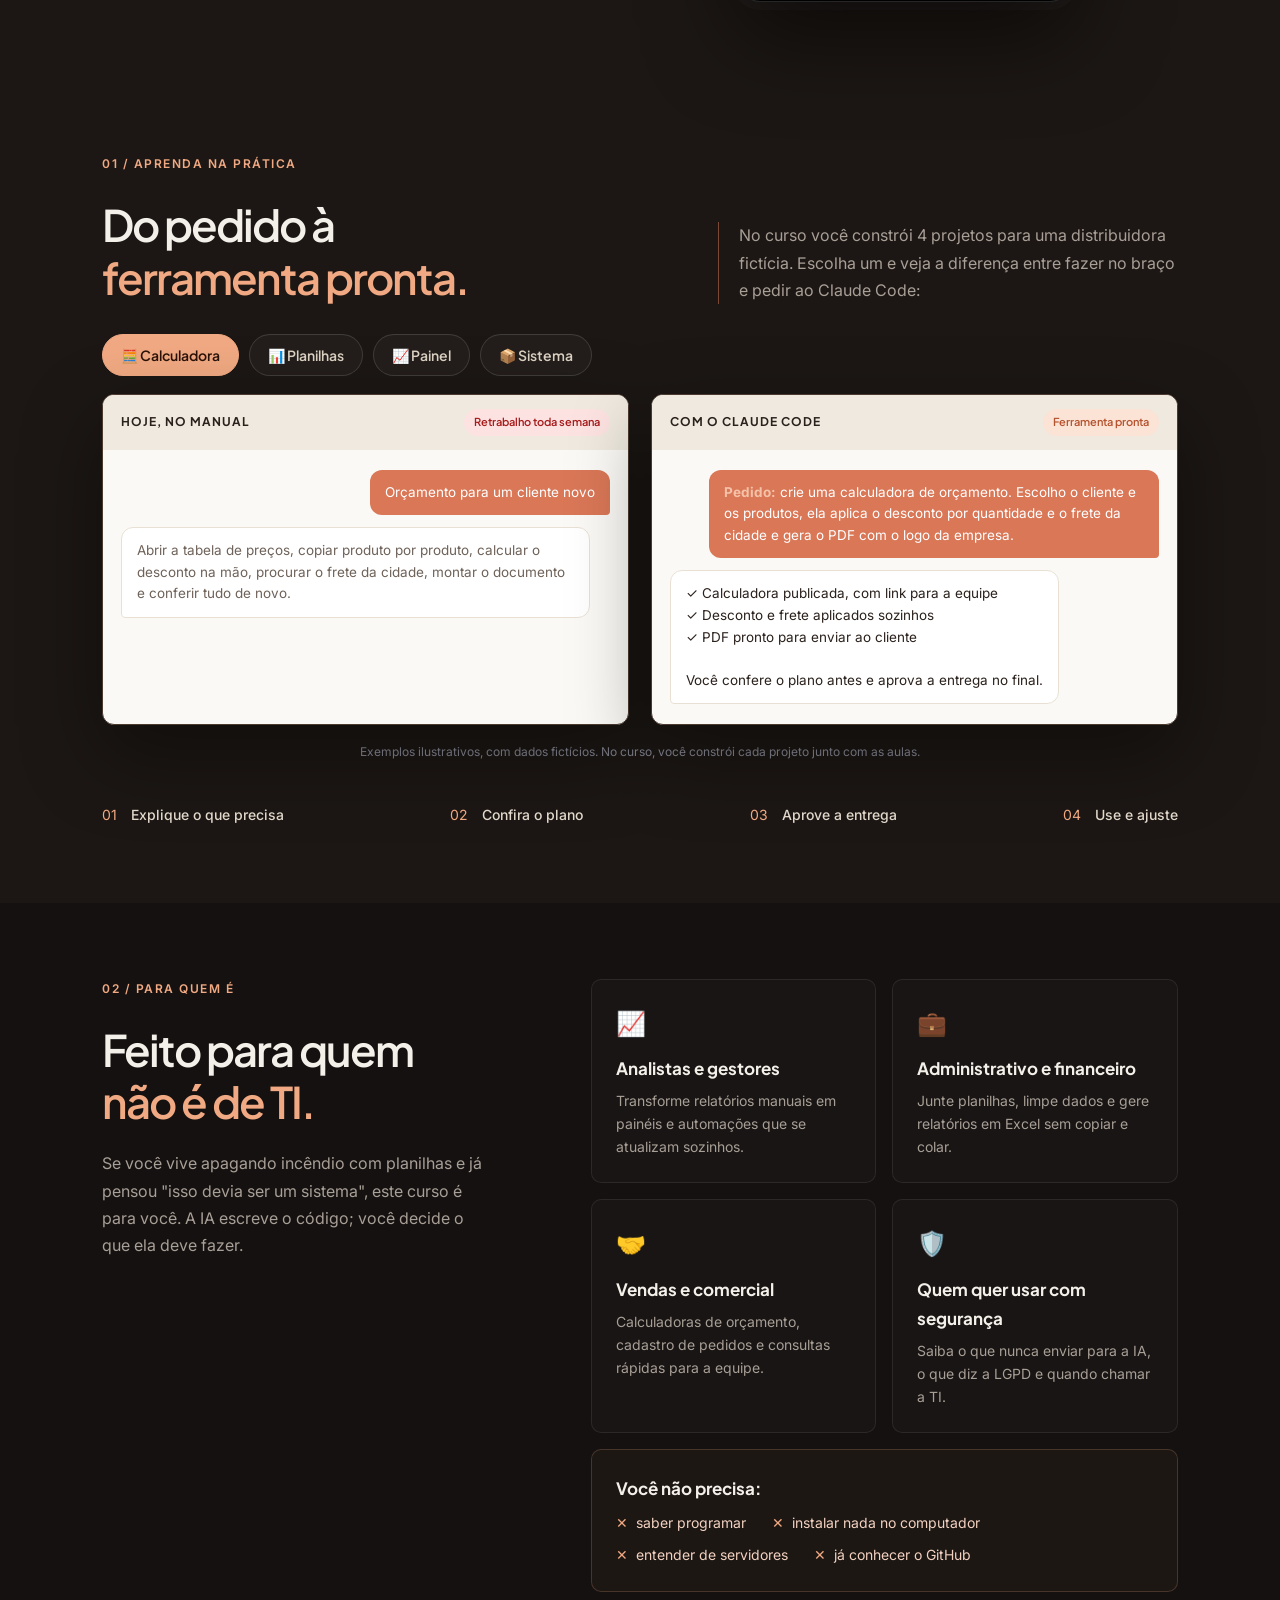
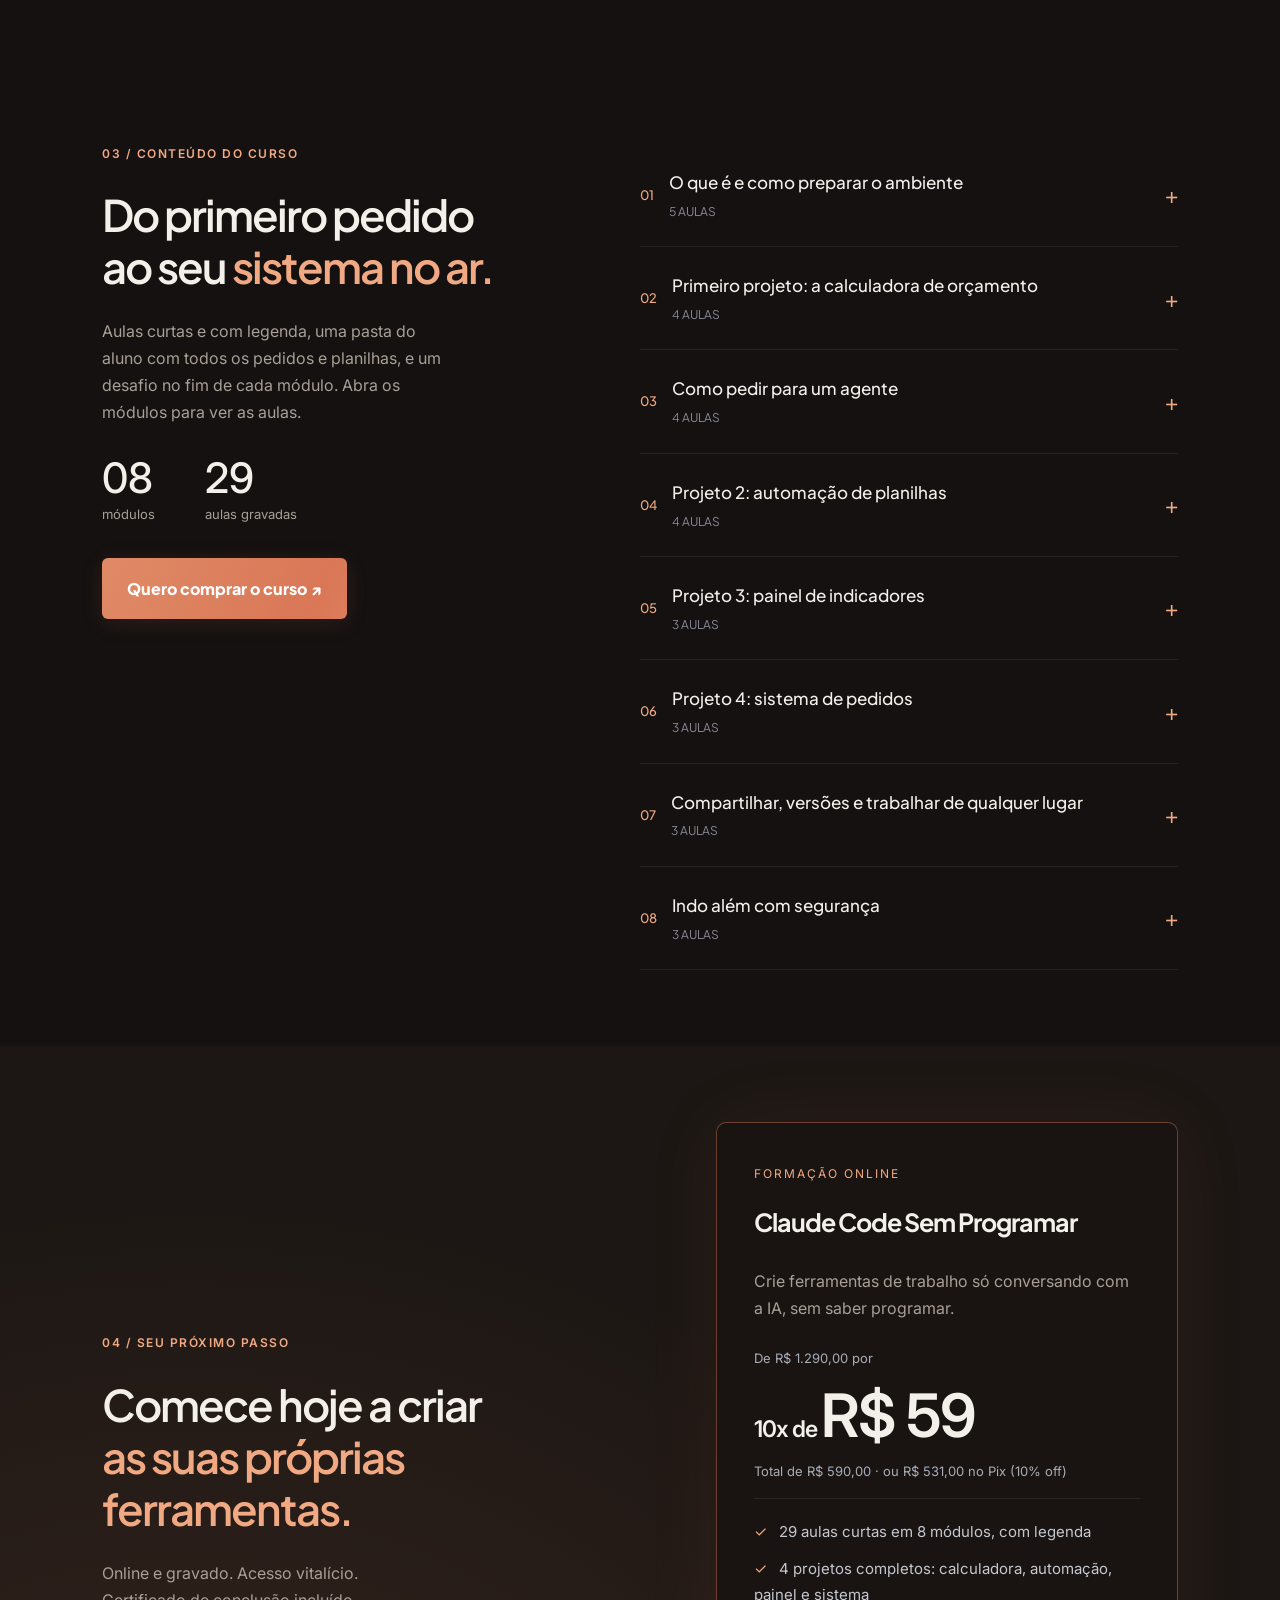
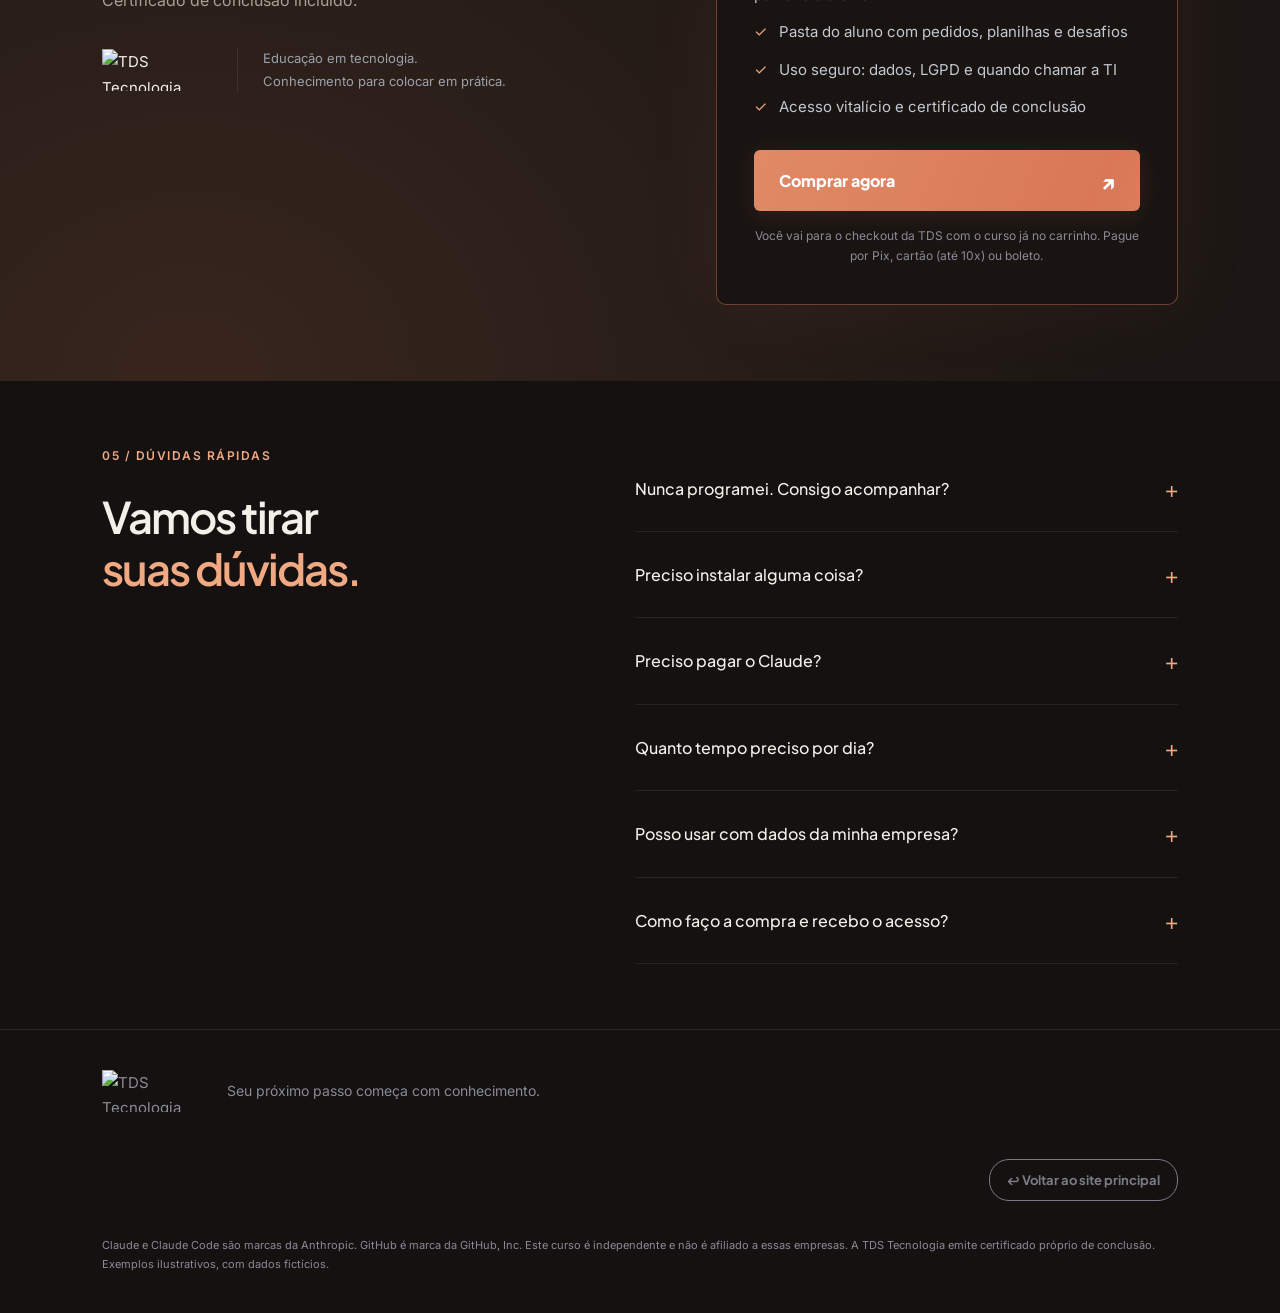
==== commit ed00f374: "feat(hotsites): vídeo promocional (MP4 local + legendas) em todos os cursos e no TDS Pass - Adiciona" ====
--- a/src/TdsTecnologia2027.Web/wwwroot/curso/claude-code-sem-programar/index.html
+++ b/src/TdsTecnologia2027.Web/wwwroot/curso/claude-code-sem-programar/index.html
@@ -55,6 +55,23 @@
 </section>
 
 <div class="tds-ribbon"><span>SEM ESCREVER CÓDIGO</span><b>✳</b><span>DIRETO DO NAVEGADOR</span><b>✳</b><span>4 PROJETOS REAIS</span><b>✳</b><span>USO SEGURO NA EMPRESA</span></div>
+
+<section class="tds-section video" id="video">
+  <div class="video-copy">
+    <div class="eyebrow"><i></i> VEJA EM 30 SEGUNDOS</div>
+    <h2>Dê o play e<br><em>conheça o curso.</em></h2>
+    <p>Crie, automatize e construa com o Claude Code mesmo sem saber programar — um panorama rápido do curso, com legendas.</p>
+    <a class="tds-btn" href="/comprar/claude-code-sem-programar">Quero começar agora <span>↗</span></a>
+  </div>
+  <div class="video-frame">
+    <div class="video-embed">
+      <video muted loop autoplay playsinline preload="metadata" controls>
+        <source src="/promo/claude-code-sem-programar.mp4" type="video/mp4">
+        <track kind="captions" srclang="pt-BR" label="Português" src="/promo/claude-code-sem-programar.vtt" default>
+      </video>
+    </div>
+  </div>
+</section>
 
 <section class="tds-section project" id="projeto">
   <div class="project-head">
--- a/src/TdsTecnologia2027.Web/wwwroot/curso/claude-code-sem-programar/style.css
+++ b/src/TdsTecnologia2027.Web/wwwroot/curso/claude-code-sem-programar/style.css
@@ -213,3 +213,14 @@
   .mobile-cta{display:flex;position:fixed;bottom:0;left:0;right:0;padding:12px 6%;background:#141110f5;backdrop-filter:blur(18px);border-top:1px solid #d977574a;z-index:25;align-items:center;justify-content:space-between}
   .mobile-cta>span{font-size:11px;color:var(--muted)}.mobile-cta strong{display:block;font-size:18px;color:#fff}.mobile-cta .tds-btn{font-size:14px;padding:12px 18px;min-height:46px}
 }
+
+/* === Vídeo promocional === */
+.video{background:radial-gradient(ellipse at 85% 20%,#ffffff0f,transparent 55%),var(--bg-2,var(--navy,#131b26));max-width:none;display:grid;grid-template-columns:auto auto;justify-content:center;gap:60px;align-items:center}
+.video-copy{max-width:470px}
+.video-copy h2{margin-top:18px}
+.video-copy>p{color:var(--muted,#9ca8bd);font-size:17px;line-height:1.8;margin:24px 0 32px}
+.video-frame{justify-self:center}
+.video-embed{position:relative;width:330px;max-width:78vw;aspect-ratio:240/426;border-radius:20px;overflow:hidden;background:#000;border:1px solid #ffffff26;box-shadow:0 30px 90px #0009,0 0 0 8px #ffffff06}
+.video-embed video,.video-embed iframe{position:absolute;inset:0;width:100%;height:100%;border:0;display:block;object-fit:cover}
+@media(max-width:1000px){.video{gap:40px}}
+@media(max-width:760px){.video{grid-template-columns:1fr;gap:28px;justify-items:center;text-align:center}.video-copy{text-align:center}.video-copy>.tds-btn{margin:0 auto}.video-embed{width:290px}}
